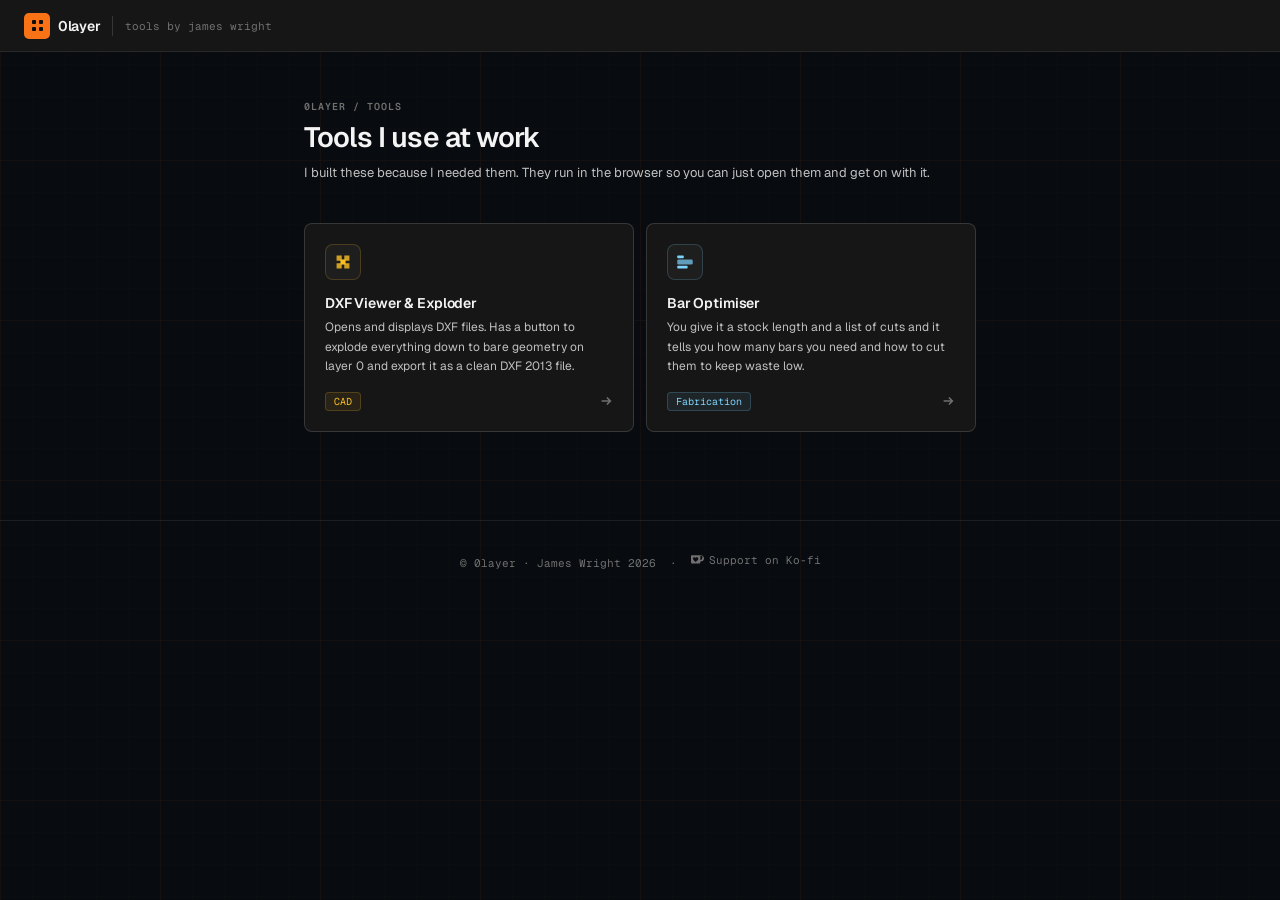
==== index.html @ 8cf7a768 "Update index.html google analyltics" ====
<!DOCTYPE html>
<html lang="en">
<head>
  <!-- Google tag (gtag.js) -->
<script async src="https://www.googletagmanager.com/gtag/js?id=G-VLKDXVXNWY"></script>
<script>
  window.dataLayer = window.dataLayer || [];
  function gtag(){dataLayer.push(arguments);}
  gtag('js', new Date());

  gtag('config', 'G-VLKDXVXNWY');
</script>

  <meta charset="UTF-8" />
  <meta name="viewport" content="width=device-width, initial-scale=1.0" />
  <title>0layer</title>
  <link rel="preconnect" href="https://fonts.googleapis.com">
  <link href="https://fonts.googleapis.com/css2?family=Geist+Mono:wght@400;500&family=Geist:wght@400;500;600&display=swap" rel="stylesheet">
  <style>
    *, *::before, *::after { margin: 0; padding: 0; box-sizing: border-box; }

    :root {
      --bg:       #0d0d0d;
      --surface:  #161616;
      --surface2: #1e1e1e;
      --border:   rgba(255,255,255,0.08);
      --border2:  rgba(255,255,255,0.14);
      --accent:     #f97316;
      --accent2:    #ea580c;
      --text:     #f4f4f4;
      --text2:    #c0c0c0;
      --text3:    #707070;
      --font-mono: 'Geist Mono', monospace;
      --font-sans: 'Geist', sans-serif;
    }

    html, body {
      min-height: 100vh;
      background: var(--bg);
      color: var(--text);
      font-family: var(--font-sans);
      font-size: 13px;
      -webkit-font-smoothing: antialiased;
    }

    /* ── Background grid ── */
    body {
      background-image:
        linear-gradient(rgba(249,115,22,0.04) 1px, transparent 1px),
        linear-gradient(90deg, rgba(249,115,22,0.04) 1px, transparent 1px),
        linear-gradient(rgba(249,115,22,0.015) 1px, transparent 1px),
        linear-gradient(90deg, rgba(249,115,22,0.015) 1px, transparent 1px);
      background-size: 160px 160px, 160px 160px, 32px 32px, 32px 32px;
      background-color: #080b0f;
    }

    /* ── Header ── */
    header {
      height: 52px;
      display: flex;
      align-items: center;
      padding: 0 24px;
      gap: 12px;
      border-bottom: 1px solid var(--border);
      background: var(--surface);
    }

    .wordmark {
      display: flex;
      align-items: center;
      gap: 8px;
      font-weight: 600;
      font-size: 14px;
      letter-spacing: -0.02em;
      color: var(--text);
    }

    .wordmark-icon {
      width: 26px; height: 26px;
      background: var(--accent);
      border-radius: 5px;
      display: flex; align-items: center; justify-content: center;
    }
    .wordmark-icon svg { width: 13px; height: 13px; }

    .header-divider { width: 1px; height: 20px; background: var(--border2); }

    .header-sub {
      font-family: var(--font-mono);
      font-size: 11px;
      color: var(--text3);
    }

    /* ── Main ── */
    main {
      max-width: 720px;
      margin: 0 auto;
      padding: 48px 24px;
    }

    .page-label {
      font-size: 10px;
      font-weight: 600;
      letter-spacing: 0.1em;
      text-transform: uppercase;
      color: var(--text3);
      font-family: var(--font-mono);
      margin-bottom: 8px;
    }

    h1 {
      font-size: 28px;
      font-weight: 600;
      letter-spacing: -0.03em;
      color: var(--text);
      margin-bottom: 8px;
      line-height: 1.2;
    }

    .page-desc {
      font-size: 13px;
      color: var(--text2);
      margin-bottom: 40px;
      line-height: 1.6;
    }

    /* ── Tool grid ── */
    .tools-grid {
      display: grid;
      grid-template-columns: repeat(auto-fill, minmax(280px, 1fr));
      gap: 12px;
    }

    .tool-card {
      display: block;
      text-decoration: none;
      background: var(--surface);
      border: 1px solid var(--border2);
      border-radius: 8px;
      padding: 20px;
      transition: all 0.15s ease;
      position: relative;
      overflow: hidden;
    }

    .tool-card::before {
      content: '';
      position: absolute;
      inset: 0;
      background: linear-gradient(135deg, rgba(249,115,22,0.04) 0%, transparent 60%);
      opacity: 0;
      transition: opacity 0.2s;
    }

    .tool-card:hover {
      border-color: rgba(249,115,22,0.3);
      transform: translateY(-1px);
      box-shadow: 0 4px 24px rgba(0,0,0,0.4);
    }
    .tool-card:hover::before { opacity: 1; }

    .tool-card-icon {
      width: 36px; height: 36px;
      background: var(--surface2);
      border: 1px solid var(--border2);
      border-radius: 8px;
      display: flex; align-items: center; justify-content: center;
      margin-bottom: 14px;
    }
    .tool-card-icon svg { width: 18px; height: 18px; color: var(--accent); }

    .tool-card-name {
      font-size: 14px;
      font-weight: 600;
      color: var(--text);
      margin-bottom: 6px;
      letter-spacing: -0.01em;
    }

    .tool-card-desc {
      font-size: 12px;
      color: var(--text2);
      line-height: 1.6;
      margin-bottom: 16px;
    }

    .tool-card-footer {
      display: flex;
      align-items: center;
      justify-content: space-between;
    }

    .tool-card-tag {
      font-family: var(--font-mono);
      font-size: 10px;
      color: var(--text3);
      background: var(--surface2);
      border: 1px solid var(--border);
      padding: 2px 8px;
      border-radius: 4px;
    }

    .tool-card-arrow {
      color: var(--text3);
      transition: all 0.15s;
      display: flex; align-items: center;
    }
    .tool-card:hover .tool-card-arrow {
      color: var(--accent);
      transform: translateX(3px);
    }
    .tool-card-arrow svg { width: 14px; height: 14px; }

    /* ── Footer ── */
    .kofi-link { font-size: 11px; font-family: var(--font-mono); color: var(--text3); text-decoration: none; transition: color 0.15s; display: inline-flex; align-items: center; gap: 5px; }
    .kofi-link:hover { color: var(--accent); }
    .kofi-link svg { width: 13px; height: 13px; }
    footer {
      text-align: center;
      padding: 32px 24px;
      font-size: 11px;
      color: var(--text3);
      font-family: var(--font-mono);
      border-top: 1px solid var(--border);
      margin-top: 40px;
    }

    /* ── Responsive ── */
    @media (max-width: 480px) {
      main { padding: 32px 16px; }
      h1 { font-size: 22px; }
      .tools-grid { grid-template-columns: 1fr; }
      header { padding: 0 16px; }
      .header-sub { display: none; }
    }

    /* ── Per-tool card colours ── */
    .tool-card-dxf { --card-accent: #fbbf24; --card-accent-rgb: 251,191,36; }
    .tool-card-bar { --card-accent: #7dd3fc; --card-accent-rgb: 125,211,252; }

    .tool-card-dxf .tool-card-icon,
    .tool-card-bar .tool-card-icon {
      border-color: rgba(var(--card-accent-rgb), 0.2);
    }
    .tool-card-dxf .tool-card-icon svg,
    .tool-card-bar .tool-card-icon svg { color: var(--card-accent); }

    .tool-card-dxf:hover,
    .tool-card-bar:hover { border-color: rgba(var(--card-accent-rgb), 0.35); }

    .tool-card-dxf::before { background: linear-gradient(135deg, rgba(var(--card-accent-rgb), 0.06) 0%, transparent 60%); }
    .tool-card-bar::before { background: linear-gradient(135deg, rgba(var(--card-accent-rgb), 0.06) 0%, transparent 60%); }

    .tool-card-dxf .tool-card-tag,
    .tool-card-bar .tool-card-tag {
      color: var(--card-accent);
      border-color: rgba(var(--card-accent-rgb), 0.2);
      background: rgba(var(--card-accent-rgb), 0.08);
    }

    .tool-card-dxf:hover .tool-card-arrow,
    .tool-card-bar:hover .tool-card-arrow { color: var(--card-accent); }
  </style>
</head>
<body>

  <header>
    <div class="wordmark">
      <div class="wordmark-icon">
        <svg viewBox="0 0 13 13" fill="none">
          <rect x="1" y="1" width="4" height="4" rx="1" fill="#0d0d0d"/>
          <rect x="8" y="1" width="4" height="4" rx="1" fill="#0d0d0d"/>
          <rect x="1" y="8" width="4" height="4" rx="1" fill="#0d0d0d"/>
          <rect x="8" y="8" width="4" height="4" rx="1" fill="#0d0d0d"/>
        </svg>
      </div>
      0layer
    </div>
    <div class="header-divider"></div>
    <span class="header-sub">tools by james wright</span>
  </header>

  <main>
    <div class="page-label">0layer / tools</div>
    <h1>Tools I use at work</h1>
    <p class="page-desc">I built these because I needed them. They run in the browser so you can just open them and get on with it.</p>

    <div class="tools-grid">

      <a class="tool-card tool-card-dxf" href="/dxf-studio/">
        <div class="tool-card-icon">
          <svg viewBox="0 0 14 14" fill="none" xmlns="http://www.w3.org/2000/svg">
            <path d="M2 2h4v4H2zM8 2h4v4H8zM2 8h4v4H2zM8 8h4v4H8z" fill="currentColor" opacity="0.8"/>
            <path d="M5 5h4v4H5z" fill="currentColor"/>
          </svg>
        </div>
        <div class="tool-card-name">DXF Viewer &amp; Exploder</div>
        <div class="tool-card-desc">Opens and displays DXF files. Has a button to explode everything down to bare geometry on layer 0 and export it as a clean DXF 2013 file.</div>
        <div class="tool-card-footer">
          <span class="tool-card-tag">CAD</span>
          <span class="tool-card-arrow">
            <svg viewBox="0 0 16 16" fill="none" stroke="currentColor" stroke-width="1.8"><path d="M3 8h10M9 4l4 4-4 4"/></svg>
          </span>
        </div>
      </a>

      <a class="tool-card tool-card-bar" href="/bar-optimiser/">
        <div class="tool-card-icon">
          <svg viewBox="0 0 14 14" fill="none" xmlns="http://www.w3.org/2000/svg">
            <rect x="1" y="5" width="12" height="4" rx="1" fill="currentColor" opacity="0.7"/>
            <rect x="1" y="2" width="5" height="2" rx="0.5" fill="currentColor"/>
            <rect x="1" y="10" width="8" height="2" rx="0.5" fill="currentColor"/>
          </svg>
        </div>
        <div class="tool-card-name">Bar Optimiser</div>
        <div class="tool-card-desc">You give it a stock length and a list of cuts and it tells you how many bars you need and how to cut them to keep waste low.</div>
        <div class="tool-card-footer">
          <span class="tool-card-tag">Fabrication</span>
          <span class="tool-card-arrow">
            <svg viewBox="0 0 16 16" fill="none" stroke="currentColor" stroke-width="1.8"><path d="M3 8h10M9 4l4 4-4 4"/></svg>
          </span>
        </div>
      </a>

    </div>
  </main>

  <footer>© 0layer · James Wright 2026 &nbsp;·&nbsp; <a class="kofi-link" href="https://ko-fi.com/0layer" target="_blank" rel="noopener"><svg viewBox="0 0 24 24" fill="currentColor"><path d="M23.881 8.948c-.773-4.085-4.859-4.593-4.859-4.593H.723c-.604 0-.679.798-.679.798s-.082 7.324-.022 11.822c.164 2.424 2.586 2.672 2.586 2.672s8.267-.023 11.966-.049c2.438-.426 2.683-2.566 2.658-3.734 4.352.24 7.422-2.831 6.649-6.916zm-11.062 3.511c-1.246 1.453-4.011 3.976-4.011 3.976s-.121.119-.31.023c-.076-.057-.108-.09-.108-.09-.443-.441-3.368-3.049-4.034-3.954-.709-.965-1.041-2.7-.091-3.71.951-1.01 3.005-1.086 4.363.407 0 0 1.565-1.782 3.468-.963 1.904.82 1.832 3.011.723 4.311zm6.173.478c-.928.116-1.682-.145-1.682-.145V5.008h1.77s1.971.204 1.971 2.486c0 2.283-1.371 5.023-2.059 5.443z"/></svg>Support on Ko-fi</a></footer>

</body>
</html>
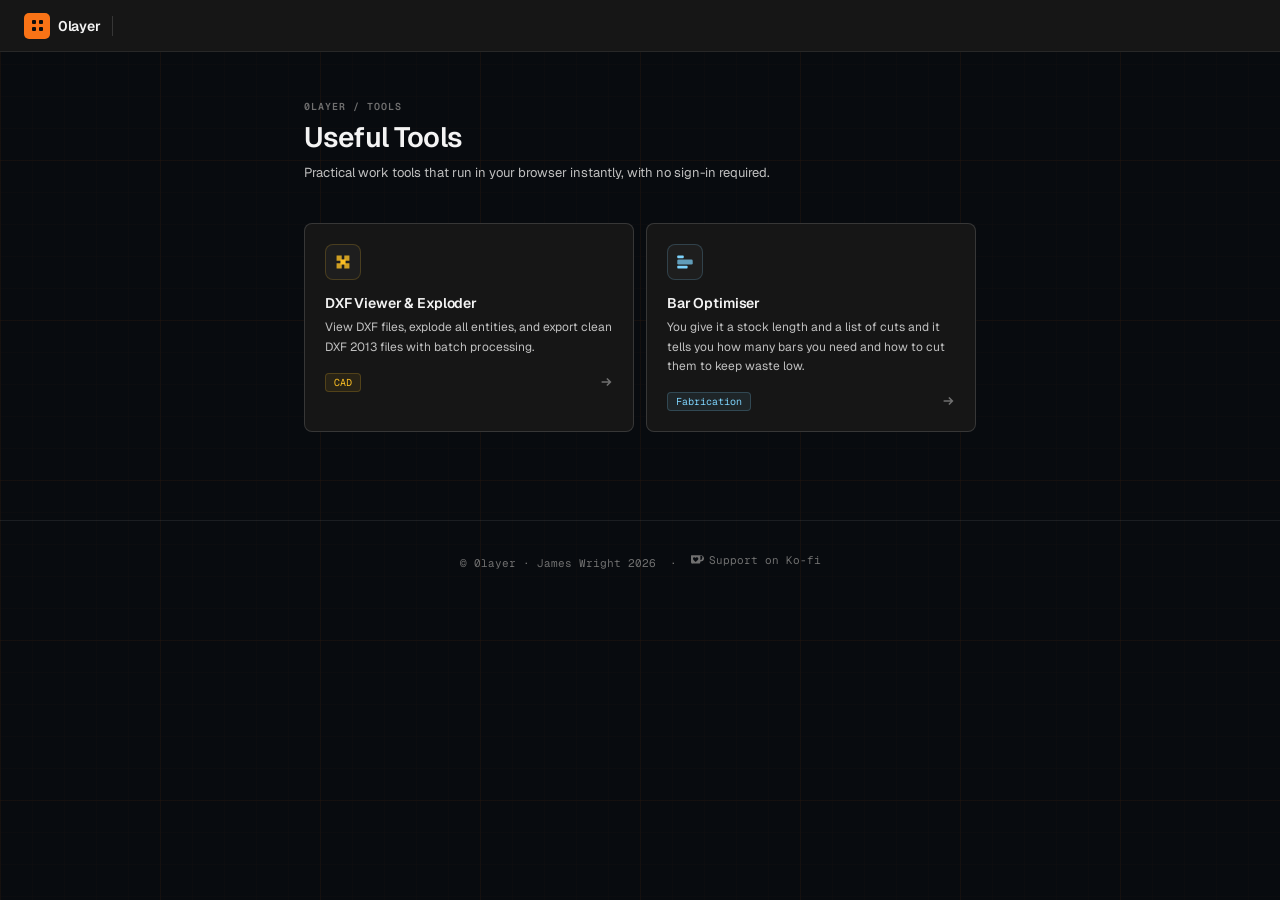
==== commit 6c13833c: "Update index.html" ====
--- a/index.html
+++ b/index.html
@@ -1,16 +1,7 @@
 <!DOCTYPE html>
 <html lang="en">
 <head>
-  <!-- Google tag (gtag.js) -->
-<script async src="https://www.googletagmanager.com/gtag/js?id=G-VLKDXVXNWY"></script>
-<script>
-  window.dataLayer = window.dataLayer || [];
-  function gtag(){dataLayer.push(arguments);}
-  gtag('js', new Date());
-
-  gtag('config', 'G-VLKDXVXNWY');
-</script>
-
+<script defer src="https://cloud.umami.is/script.js" data-website-id="d4f3964e-1da7-430e-b66f-72f91035ec30"></script>
   <meta charset="UTF-8" />
   <meta name="viewport" content="width=device-width, initial-scale=1.0" />
   <title>0layer</title>
@@ -277,13 +268,13 @@
       0layer
     </div>
     <div class="header-divider"></div>
-    <span class="header-sub">tools by james wright</span>
+
   </header>
 
   <main>
     <div class="page-label">0layer / tools</div>
-    <h1>Tools I use at work</h1>
-    <p class="page-desc">I built these because I needed them. They run in the browser so you can just open them and get on with it.</p>
+    <h1>Useful Tools</h1>
+    <p class="page-desc">Practical work tools that run in your browser instantly, with no sign-in required.</p>
 
     <div class="tools-grid">
 
@@ -295,7 +286,7 @@
           </svg>
         </div>
         <div class="tool-card-name">DXF Viewer &amp; Exploder</div>
-        <div class="tool-card-desc">Opens and displays DXF files. Has a button to explode everything down to bare geometry on layer 0 and export it as a clean DXF 2013 file.</div>
+        <div class="tool-card-desc">View DXF files, explode all entities, and export clean DXF 2013 files with batch processing.</div>
         <div class="tool-card-footer">
           <span class="tool-card-tag">CAD</span>
           <span class="tool-card-arrow">
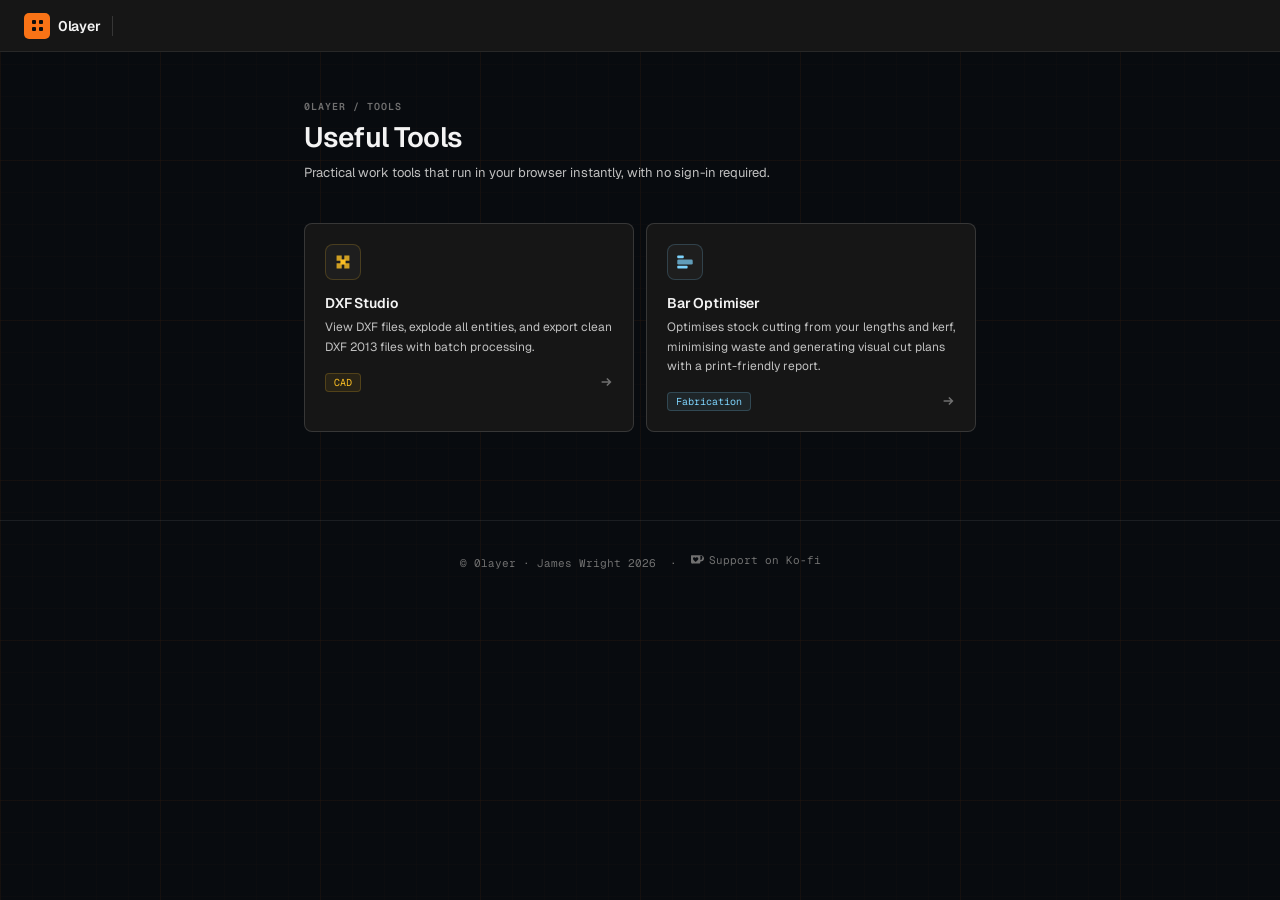
==== commit 80fcfdf0: "Update index.html" ====
--- a/index.html
+++ b/index.html
@@ -285,7 +285,7 @@
             <path d="M5 5h4v4H5z" fill="currentColor"/>
           </svg>
         </div>
-        <div class="tool-card-name">DXF Viewer &amp; Exploder</div>
+        <div class="tool-card-name">DXF Studio</div>
         <div class="tool-card-desc">View DXF files, explode all entities, and export clean DXF 2013 files with batch processing.</div>
         <div class="tool-card-footer">
           <span class="tool-card-tag">CAD</span>
@@ -304,7 +304,7 @@
           </svg>
         </div>
         <div class="tool-card-name">Bar Optimiser</div>
-        <div class="tool-card-desc">You give it a stock length and a list of cuts and it tells you how many bars you need and how to cut them to keep waste low.</div>
+        <div class="tool-card-desc">Optimises stock cutting from your lengths and kerf, minimising waste and generating visual cut plans with a print-friendly report.</div>
         <div class="tool-card-footer">
           <span class="tool-card-tag">Fabrication</span>
           <span class="tool-card-arrow">
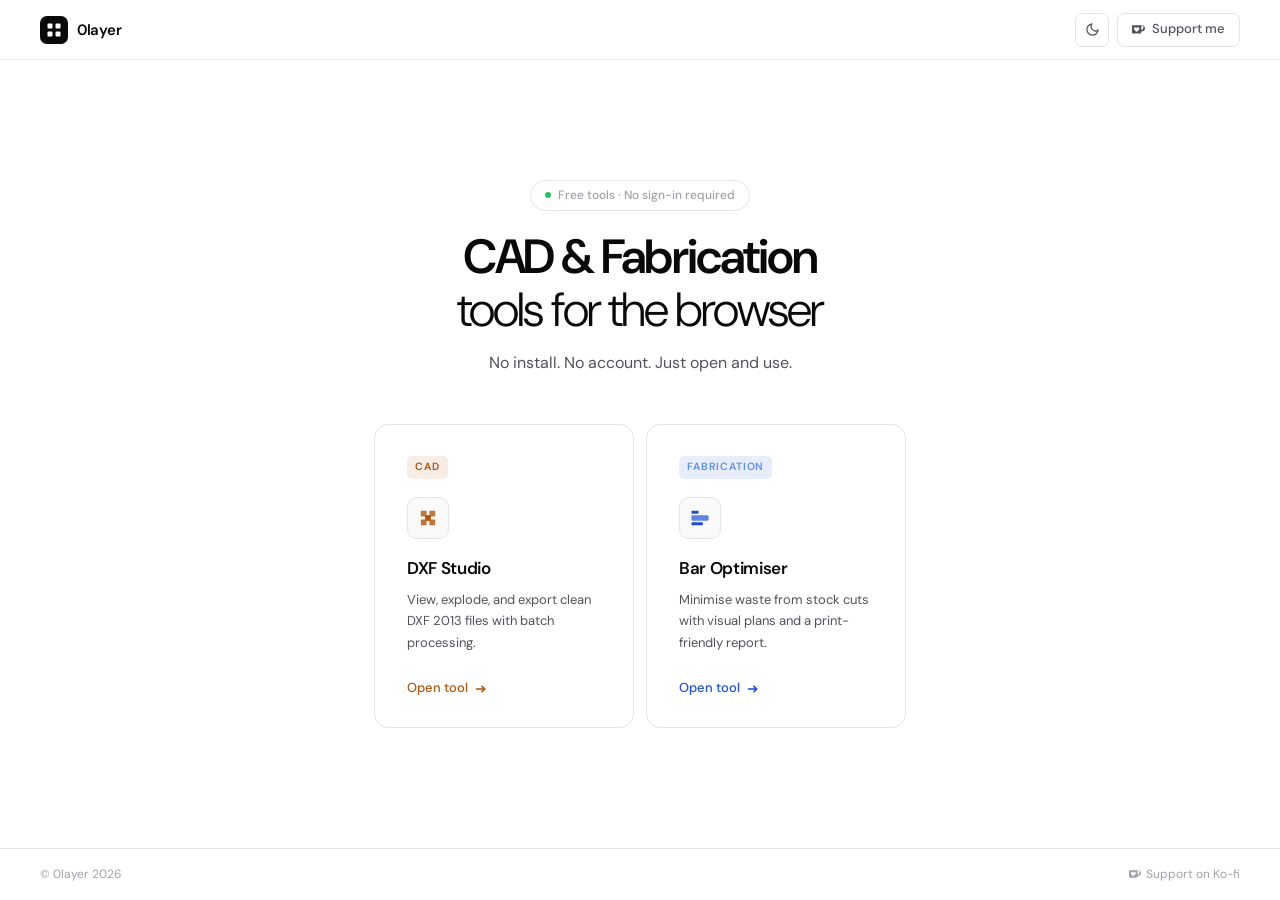
==== commit 9eab4e96: "Update index.html" ====
--- a/index.html
+++ b/index.html
@@ -1,322 +1,459 @@
-<!DOCTYPE html>
+<!doctype html>
 <html lang="en">
-<head>
-<script defer src="https://cloud.umami.is/script.js" data-website-id="d4f3964e-1da7-430e-b66f-72f91035ec30"></script>
-  <meta charset="UTF-8" />
-  <meta name="viewport" content="width=device-width, initial-scale=1.0" />
-  <title>0layer</title>
-  <link rel="preconnect" href="https://fonts.googleapis.com">
-  <link href="https://fonts.googleapis.com/css2?family=Geist+Mono:wght@400;500&family=Geist:wght@400;500;600&display=swap" rel="stylesheet">
-  <style>
-    *, *::before, *::after { margin: 0; padding: 0; box-sizing: border-box; }
-
-    :root {
-      --bg:       #0d0d0d;
-      --surface:  #161616;
-      --surface2: #1e1e1e;
-      --border:   rgba(255,255,255,0.08);
-      --border2:  rgba(255,255,255,0.14);
-      --accent:     #f97316;
-      --accent2:    #ea580c;
-      --text:     #f4f4f4;
-      --text2:    #c0c0c0;
-      --text3:    #707070;
-      --font-mono: 'Geist Mono', monospace;
-      --font-sans: 'Geist', sans-serif;
-    }
-
-    html, body {
-      min-height: 100vh;
-      background: var(--bg);
-      color: var(--text);
-      font-family: var(--font-sans);
-      font-size: 13px;
-      -webkit-font-smoothing: antialiased;
-    }
-
-    /* ── Background grid ── */
-    body {
-      background-image:
-        linear-gradient(rgba(249,115,22,0.04) 1px, transparent 1px),
-        linear-gradient(90deg, rgba(249,115,22,0.04) 1px, transparent 1px),
-        linear-gradient(rgba(249,115,22,0.015) 1px, transparent 1px),
-        linear-gradient(90deg, rgba(249,115,22,0.015) 1px, transparent 1px);
-      background-size: 160px 160px, 160px 160px, 32px 32px, 32px 32px;
-      background-color: #080b0f;
-    }
-
-    /* ── Header ── */
-    header {
-      height: 52px;
-      display: flex;
-      align-items: center;
-      padding: 0 24px;
-      gap: 12px;
-      border-bottom: 1px solid var(--border);
-      background: var(--surface);
-    }
-
-    .wordmark {
-      display: flex;
-      align-items: center;
-      gap: 8px;
-      font-weight: 600;
-      font-size: 14px;
-      letter-spacing: -0.02em;
-      color: var(--text);
-    }
-
-    .wordmark-icon {
-      width: 26px; height: 26px;
-      background: var(--accent);
-      border-radius: 5px;
-      display: flex; align-items: center; justify-content: center;
-    }
-    .wordmark-icon svg { width: 13px; height: 13px; }
-
-    .header-divider { width: 1px; height: 20px; background: var(--border2); }
-
-    .header-sub {
-      font-family: var(--font-mono);
-      font-size: 11px;
-      color: var(--text3);
-    }
-
-    /* ── Main ── */
-    main {
-      max-width: 720px;
-      margin: 0 auto;
-      padding: 48px 24px;
-    }
-
-    .page-label {
-      font-size: 10px;
-      font-weight: 600;
-      letter-spacing: 0.1em;
-      text-transform: uppercase;
-      color: var(--text3);
-      font-family: var(--font-mono);
-      margin-bottom: 8px;
-    }
-
-    h1 {
-      font-size: 28px;
-      font-weight: 600;
-      letter-spacing: -0.03em;
-      color: var(--text);
-      margin-bottom: 8px;
-      line-height: 1.2;
-    }
-
-    .page-desc {
-      font-size: 13px;
-      color: var(--text2);
-      margin-bottom: 40px;
-      line-height: 1.6;
-    }
-
-    /* ── Tool grid ── */
-    .tools-grid {
-      display: grid;
-      grid-template-columns: repeat(auto-fill, minmax(280px, 1fr));
-      gap: 12px;
-    }
-
-    .tool-card {
-      display: block;
-      text-decoration: none;
-      background: var(--surface);
-      border: 1px solid var(--border2);
-      border-radius: 8px;
-      padding: 20px;
-      transition: all 0.15s ease;
-      position: relative;
-      overflow: hidden;
-    }
-
-    .tool-card::before {
-      content: '';
-      position: absolute;
-      inset: 0;
-      background: linear-gradient(135deg, rgba(249,115,22,0.04) 0%, transparent 60%);
-      opacity: 0;
-      transition: opacity 0.2s;
-    }
-
-    .tool-card:hover {
-      border-color: rgba(249,115,22,0.3);
-      transform: translateY(-1px);
-      box-shadow: 0 4px 24px rgba(0,0,0,0.4);
-    }
-    .tool-card:hover::before { opacity: 1; }
-
-    .tool-card-icon {
-      width: 36px; height: 36px;
-      background: var(--surface2);
-      border: 1px solid var(--border2);
-      border-radius: 8px;
-      display: flex; align-items: center; justify-content: center;
-      margin-bottom: 14px;
-    }
-    .tool-card-icon svg { width: 18px; height: 18px; color: var(--accent); }
-
-    .tool-card-name {
-      font-size: 14px;
-      font-weight: 600;
-      color: var(--text);
-      margin-bottom: 6px;
-      letter-spacing: -0.01em;
-    }
-
-    .tool-card-desc {
-      font-size: 12px;
-      color: var(--text2);
-      line-height: 1.6;
-      margin-bottom: 16px;
-    }
-
-    .tool-card-footer {
-      display: flex;
-      align-items: center;
-      justify-content: space-between;
-    }
-
-    .tool-card-tag {
-      font-family: var(--font-mono);
-      font-size: 10px;
-      color: var(--text3);
-      background: var(--surface2);
-      border: 1px solid var(--border);
-      padding: 2px 8px;
-      border-radius: 4px;
-    }
-
-    .tool-card-arrow {
-      color: var(--text3);
-      transition: all 0.15s;
-      display: flex; align-items: center;
-    }
-    .tool-card:hover .tool-card-arrow {
-      color: var(--accent);
-      transform: translateX(3px);
-    }
-    .tool-card-arrow svg { width: 14px; height: 14px; }
-
-    /* ── Footer ── */
-    .kofi-link { font-size: 11px; font-family: var(--font-mono); color: var(--text3); text-decoration: none; transition: color 0.15s; display: inline-flex; align-items: center; gap: 5px; }
-    .kofi-link:hover { color: var(--accent); }
-    .kofi-link svg { width: 13px; height: 13px; }
-    footer {
-      text-align: center;
-      padding: 32px 24px;
-      font-size: 11px;
-      color: var(--text3);
-      font-family: var(--font-mono);
-      border-top: 1px solid var(--border);
-      margin-top: 40px;
-    }
-
-    /* ── Responsive ── */
-    @media (max-width: 480px) {
-      main { padding: 32px 16px; }
-      h1 { font-size: 22px; }
-      .tools-grid { grid-template-columns: 1fr; }
-      header { padding: 0 16px; }
-      .header-sub { display: none; }
-    }
-
-    /* ── Per-tool card colours ── */
-    .tool-card-dxf { --card-accent: #fbbf24; --card-accent-rgb: 251,191,36; }
-    .tool-card-bar { --card-accent: #7dd3fc; --card-accent-rgb: 125,211,252; }
-
-    .tool-card-dxf .tool-card-icon,
-    .tool-card-bar .tool-card-icon {
-      border-color: rgba(var(--card-accent-rgb), 0.2);
-    }
-    .tool-card-dxf .tool-card-icon svg,
-    .tool-card-bar .tool-card-icon svg { color: var(--card-accent); }
-
-    .tool-card-dxf:hover,
-    .tool-card-bar:hover { border-color: rgba(var(--card-accent-rgb), 0.35); }
-
-    .tool-card-dxf::before { background: linear-gradient(135deg, rgba(var(--card-accent-rgb), 0.06) 0%, transparent 60%); }
-    .tool-card-bar::before { background: linear-gradient(135deg, rgba(var(--card-accent-rgb), 0.06) 0%, transparent 60%); }
-
-    .tool-card-dxf .tool-card-tag,
-    .tool-card-bar .tool-card-tag {
-      color: var(--card-accent);
-      border-color: rgba(var(--card-accent-rgb), 0.2);
-      background: rgba(var(--card-accent-rgb), 0.08);
-    }
-
-    .tool-card-dxf:hover .tool-card-arrow,
-    .tool-card-bar:hover .tool-card-arrow { color: var(--card-accent); }
-  </style>
-</head>
-<body>
-
-  <header>
-    <div class="wordmark">
-      <div class="wordmark-icon">
-        <svg viewBox="0 0 13 13" fill="none">
-          <rect x="1" y="1" width="4" height="4" rx="1" fill="#0d0d0d"/>
-          <rect x="8" y="1" width="4" height="4" rx="1" fill="#0d0d0d"/>
-          <rect x="1" y="8" width="4" height="4" rx="1" fill="#0d0d0d"/>
-          <rect x="8" y="8" width="4" height="4" rx="1" fill="#0d0d0d"/>
-        </svg>
-      </div>
-      0layer
-    </div>
-    <div class="header-divider"></div>
-
-  </header>
-
-  <main>
-    <div class="page-label">0layer / tools</div>
-    <h1>Useful Tools</h1>
-    <p class="page-desc">Practical work tools that run in your browser instantly, with no sign-in required.</p>
-
-    <div class="tools-grid">
-
-      <a class="tool-card tool-card-dxf" href="/dxf-studio/">
-        <div class="tool-card-icon">
-          <svg viewBox="0 0 14 14" fill="none" xmlns="http://www.w3.org/2000/svg">
-            <path d="M2 2h4v4H2zM8 2h4v4H8zM2 8h4v4H2zM8 8h4v4H8z" fill="currentColor" opacity="0.8"/>
-            <path d="M5 5h4v4H5z" fill="currentColor"/>
-          </svg>
+    <head>
+        <script
+            defer
+            src="https://cloud.umami.is/script.js"
+            data-website-id="d4f3964e-1da7-430e-b66f-72f91035ec30"
+        ></script>
+        <meta charset="UTF-8" />
+        <meta name="viewport" content="width=device-width, initial-scale=1.0" />
+        <title>0layer — Tools for CAD & Fabrication</title>
+        <meta name="description" content="Free browser-based tools for CAD and fabrication. No install, no login." />
+        <meta property="og:title" content="0layer — Tools for CAD & Fabrication" />
+        <meta property="og:description" content="Free browser-based tools for CAD and fabrication." />
+        <link rel="preconnect" href="https://fonts.googleapis.com" />
+        <link href="https://fonts.googleapis.com/css2?family=DM+Sans:ital,opsz,wght@0,9..40,300;0,9..40,400;0,9..40,500;0,9..40,600;1,9..40,300&display=swap" rel="stylesheet" />
+        <script>
+            // Apply theme before paint to avoid flash
+            (function () {
+                var stored = localStorage.getItem('theme');
+                var prefersDark = window.matchMedia('(prefers-color-scheme: dark)').matches;
+                var dark = stored ? stored === 'dark' : prefersDark;
+                if (dark) document.documentElement.setAttribute('data-theme', 'dark');
+            })();
+        </script>
+        <style>
+            *, *::before, *::after {
+                margin: 0; padding: 0; box-sizing: border-box;
+            }
+
+            /* ── Light theme (default) ── */
+            :root {
+                --bg:      #ffffff;
+                --surface: #fafafa;
+                --border:  #e4e4e7;
+                --border2: #d4d4d8;
+                --text:    #09090b;
+                --text2:   #52525b;
+                --text3:   #a1a1aa;
+                --card-bg: #ffffff;
+                --font: "DM Sans", system-ui, -apple-system, sans-serif;
+            }
+
+            /* ── Dark theme ── */
+            [data-theme="dark"] {
+                --bg:      #0c0c0d;
+                --surface: #111113;
+                --border:  #27272a;
+                --border2: #3f3f46;
+                --text:    #fafafa;
+                --text2:   #a1a1aa;
+                --text3:   #52525b;
+                --card-bg: #111113;
+            }
+
+            html, body {
+                height: 100%;
+                background: var(--bg);
+                color: var(--text);
+                font-family: var(--font);
+                font-size: 15px;
+                line-height: 1.6;
+                -webkit-font-smoothing: antialiased;
+                overflow: hidden;
+                transition: background 0.2s, color 0.2s;
+            }
+
+            .page {
+                display: flex;
+                flex-direction: column;
+                height: 100vh;
+            }
+
+            /* ── Nav ── */
+            nav {
+                height: 60px;
+                display: flex;
+                align-items: center;
+                padding: 0 40px;
+                gap: 8px;
+                border-bottom: 1px solid var(--border);
+                flex-shrink: 0;
+                transition: border-color 0.2s;
+            }
+
+            .nav-brand {
+                display: flex;
+                align-items: center;
+                gap: 9px;
+                text-decoration: none;
+                color: var(--text);
+                font-weight: 600;
+                font-size: 15px;
+                letter-spacing: -0.02em;
+                flex-shrink: 0;
+                transition: color 0.2s;
+            }
+            .nav-brand-mark {
+                width: 28px;
+                height: 28px;
+                border-radius: 7px;
+                background: var(--text);
+                display: flex;
+                align-items: center;
+                justify-content: center;
+                transition: background 0.2s;
+            }
+            .nav-brand-mark svg { width: 14px; height: 14px; }
+
+            /* The SVG squares need to be the bg colour */
+            .nav-brand-mark svg rect { fill: var(--bg); transition: fill 0.2s; }
+
+            .nav-spacer { flex: 1; }
+
+            /* ── Theme toggle ── */
+            .theme-btn {
+                width: 34px;
+                height: 34px;
+                display: flex;
+                align-items: center;
+                justify-content: center;
+                background: transparent;
+                border: 1px solid var(--border);
+                border-radius: 7px;
+                color: var(--text2);
+                cursor: pointer;
+                transition: all 0.15s;
+                flex-shrink: 0;
+            }
+            .theme-btn:hover { border-color: var(--border2); color: var(--text); }
+            .theme-btn svg { width: 15px; height: 15px; }
+            /* Show correct icon per theme */
+            .icon-sun  { display: none; }
+            .icon-moon { display: block; }
+            [data-theme="dark"] .icon-sun  { display: block; }
+            [data-theme="dark"] .icon-moon { display: none; }
+
+            .nav-kofi {
+                display: inline-flex;
+                align-items: center;
+                gap: 7px;
+                height: 34px;
+                padding: 0 14px;
+                background: transparent;
+                border: 1px solid var(--border);
+                border-radius: 7px;
+                text-decoration: none;
+                color: var(--text2);
+                font-size: 13px;
+                font-weight: 500;
+                transition: all 0.15s;
+            }
+            .nav-kofi:hover { border-color: var(--border2); color: var(--text); }
+            .nav-kofi svg { width: 13px; height: 13px; }
+
+            /* ── Main ── */
+            main {
+                flex: 1;
+                display: flex;
+                flex-direction: column;
+                align-items: center;
+                justify-content: center;
+                padding: 40px;
+                gap: 48px;
+            }
+
+            /* ── Hero text ── */
+            .hero-text { text-align: center; }
+
+            .hero-eyebrow {
+                display: inline-flex;
+                align-items: center;
+                gap: 7px;
+                padding: 5px 14px;
+                border: 1px solid var(--border);
+                border-radius: 100px;
+                font-size: 12px;
+                font-weight: 500;
+                color: var(--text3);
+                margin-bottom: 20px;
+                transition: border-color 0.2s, color 0.2s;
+            }
+            .hero-eyebrow-dot {
+                width: 6px;
+                height: 6px;
+                border-radius: 50%;
+                background: #22c55e;
+                flex-shrink: 0;
+            }
+            h1 {
+                font-size: 48px;
+                font-weight: 300;
+                letter-spacing: -0.04em;
+                line-height: 1.1;
+                color: var(--text);
+                margin-bottom: 14px;
+                transition: color 0.2s;
+            }
+            h1 strong { font-weight: 600; }
+            .hero-sub {
+                font-size: 16px;
+                color: var(--text2);
+                line-height: 1.6;
+                transition: color 0.2s;
+            }
+
+            /* ── Cards ── */
+            .cards { display: flex; gap: 12px; }
+
+            .card {
+                display: block;
+                text-decoration: none;
+                background: var(--card-bg);
+                border: 1px solid var(--border);
+                border-radius: 14px;
+                padding: 28px 32px;
+                width: 260px;
+                transition: border-color 0.2s, box-shadow 0.2s, transform 0.2s, background 0.2s;
+                position: relative;
+                overflow: hidden;
+            }
+            .card::before {
+                content: '';
+                position: absolute;
+                inset: 0;
+                background-image:
+                    linear-gradient(var(--border) 1px, transparent 1px),
+                    linear-gradient(90deg, var(--border) 1px, transparent 1px);
+                background-size: 24px 24px;
+                opacity: 0;
+                transition: opacity 0.3s;
+                pointer-events: none;
+            }
+            .card:hover::before { opacity: 0.5; }
+            .card:hover {
+                border-color: var(--border2);
+                box-shadow: 0 8px 32px rgba(0,0,0,0.12);
+                transform: translateY(-2px);
+            }
+            .card-dxf:hover { border-color: rgba(180, 83, 9, 0.4); }
+            .card-bar:hover { border-color: rgba(29, 78, 216, 0.4); }
+
+            [data-theme="dark"] .card:hover {
+                box-shadow: 0 8px 32px rgba(0,0,0,0.4);
+            }
+
+            .card-badge {
+                display: inline-block;
+                padding: 3px 8px;
+                border-radius: 5px;
+                font-size: 10.5px;
+                font-weight: 600;
+                letter-spacing: 0.08em;
+                text-transform: uppercase;
+                margin-bottom: 18px;
+            }
+            .card-dxf .card-badge { background: rgba(180,83,9,0.1); color: #b45309; }
+            .card-bar .card-badge { background: rgba(29,78,216,0.1); color: #5b8ef0; }
+            [data-theme="dark"] .card-bar .card-badge { color: #7aa3f5; }
+
+            .card-icon {
+                width: 42px;
+                height: 42px;
+                border-radius: 10px;
+                border: 1px solid var(--border);
+                display: flex;
+                align-items: center;
+                justify-content: center;
+                margin-bottom: 16px;
+                background: var(--surface);
+                transition: background 0.2s, border-color 0.2s;
+            }
+            .card-dxf .card-icon svg { color: #b45309; }
+            .card-bar .card-icon svg { color: #1d4ed8; }
+            [data-theme="dark"] .card-bar .card-icon svg { color: #7aa3f5; }
+            .card-icon svg { width: 20px; height: 20px; }
+
+            .card-title {
+                font-size: 17px;
+                font-weight: 600;
+                letter-spacing: -0.02em;
+                color: var(--text);
+                margin-bottom: 7px;
+                transition: color 0.2s;
+            }
+            .card-desc {
+                font-size: 13px;
+                color: var(--text2);
+                line-height: 1.65;
+                margin-bottom: 22px;
+                transition: color 0.2s;
+            }
+            .card-cta {
+                display: inline-flex;
+                align-items: center;
+                gap: 6px;
+                font-size: 13px;
+                font-weight: 500;
+                transition: gap 0.15s;
+            }
+            .card-dxf .card-cta { color: #b45309; }
+            .card-bar .card-cta { color: #1d4ed8; }
+            [data-theme="dark"] .card-bar .card-cta { color: #7aa3f5; }
+            .card:hover .card-cta { gap: 10px; }
+            .card-cta svg { width: 12px; height: 12px; }
+
+            /* ── Footer ── */
+            footer {
+                border-top: 1px solid var(--border);
+                padding: 16px 40px;
+                display: flex;
+                align-items: center;
+                justify-content: space-between;
+                flex-shrink: 0;
+                transition: border-color 0.2s;
+            }
+            .footer-left { font-size: 12px; color: var(--text3); transition: color 0.2s; }
+            .footer-kofi {
+                display: inline-flex;
+                align-items: center;
+                gap: 5px;
+                font-size: 12px;
+                color: var(--text3);
+                text-decoration: none;
+                transition: color 0.15s;
+            }
+            .footer-kofi:hover { color: var(--text); }
+            .footer-kofi svg { width: 12px; height: 12px; }
+
+            @media (max-width: 640px) {
+                html, body { overflow: auto; }
+                .page { height: auto; min-height: 100vh; }
+                nav { padding: 0 20px; }
+                main { padding: 56px 20px; gap: 36px; }
+                h1 { font-size: 34px; }
+                .cards { flex-direction: column; }
+                .card { width: 100%; }
+                footer { padding: 16px 20px; }
+                .nav-kofi span { display: none; }
+            }
+        </style>
+    </head>
+    <body>
+        <div class="page">
+            <nav role="navigation" aria-label="Main">
+                <a class="nav-brand" href="/">
+                    <div class="nav-brand-mark" aria-hidden="true">
+                        <svg viewBox="0 0 14 14" fill="none">
+                            <rect x="0.5" y="0.5" width="5" height="5" rx="1" />
+                            <rect x="8.5" y="0.5" width="5" height="5" rx="1" />
+                            <rect x="0.5" y="8.5" width="5" height="5" rx="1" />
+                            <rect x="8.5" y="8.5" width="5" height="5" rx="1" />
+                        </svg>
+                    </div>
+                    0layer
+                </a>
+
+                <div class="nav-spacer"></div>
+
+                <button class="theme-btn" id="theme-btn" aria-label="Toggle theme">
+                    <!-- Sun (shown in dark mode) -->
+                    <svg class="icon-sun" viewBox="0 0 24 24" fill="none" stroke="currentColor" stroke-width="2" stroke-linecap="round" stroke-linejoin="round" aria-hidden="true">
+                        <circle cx="12" cy="12" r="4"/>
+                        <path d="M12 2v2M12 20v2M4.93 4.93l1.41 1.41M17.66 17.66l1.41 1.41M2 12h2M20 12h2M4.93 19.07l1.41-1.41M17.66 6.34l1.41-1.41"/>
+                    </svg>
+                    <!-- Moon (shown in light mode) -->
+                    <svg class="icon-moon" viewBox="0 0 24 24" fill="none" stroke="currentColor" stroke-width="2" stroke-linecap="round" stroke-linejoin="round" aria-hidden="true">
+                        <path d="M21 12.79A9 9 0 1 1 11.21 3 7 7 0 0 0 21 12.79z"/>
+                    </svg>
+                </button>
+
+                <a class="nav-kofi" href="https://ko-fi.com/0layer" target="_blank" rel="noopener">
+                    <svg viewBox="0 0 24 24" fill="currentColor" aria-hidden="true">
+                        <path d="M23.881 8.948c-.773-4.085-4.859-4.593-4.859-4.593H.723c-.604 0-.679.798-.679.798s-.082 7.324-.022 11.822c.164 2.424 2.586 2.672 2.586 2.672s8.267-.023 11.966-.049c2.438-.426 2.683-2.566 2.658-3.734 4.352.24 7.422-2.831 6.649-6.916zm-11.062 3.511c-1.246 1.453-4.011 3.976-4.011 3.976s-.121.119-.31.023c-.076-.057-.108-.09-.108-.09-.443-.441-3.368-3.049-4.034-3.954-.709-.965-1.041-2.7-.091-3.71.951-1.01 3.005-1.086 4.363.407 0 0 1.565-1.782 3.468-.963 1.904.82 1.832 3.011.723 4.311zm6.173.478c-.928.116-1.682-.145-1.682-.145V5.008h1.77s1.971.204 1.971 2.486c0 2.283-1.371 5.023-2.059 5.443z" />
+                    </svg>
+                    <span>Support me</span>
+                </a>
+            </nav>
+
+            <main id="main" role="main">
+                <div class="hero-text">
+                    <div class="hero-eyebrow">
+                        <span class="hero-eyebrow-dot" aria-hidden="true"></span>
+                        Free tools · No sign-in required
+                    </div>
+                    <h1><strong>CAD & Fabrication</strong><br>tools for the browser</h1>
+                    <p class="hero-sub">No install. No account. Just open and use.</p>
+                </div>
+
+                <div class="cards" role="list">
+                    <a class="card card-dxf" href="/dxf-studio/" role="listitem" aria-label="Open DXF Studio">
+                        <span class="card-badge">CAD</span>
+                        <div class="card-icon" aria-hidden="true">
+                            <svg viewBox="0 0 14 14" fill="none">
+                                <path d="M2 2h4v4H2zM8 2h4v4H8zM2 8h4v4H2zM8 8h4v4H8z" fill="currentColor" opacity=".8" />
+                                <path d="M5 5h4v4H5z" fill="currentColor" />
+                            </svg>
+                        </div>
+                        <div class="card-title">DXF Studio</div>
+                        <p class="card-desc">View, explode, and export clean DXF 2013 files with batch processing.</p>
+                        <span class="card-cta" aria-hidden="true">
+                            Open tool
+                            <svg viewBox="0 0 13 13" fill="none" stroke="currentColor" stroke-width="1.8">
+                                <path d="M2 6.5h9M8 3l3.5 3.5L8 10" />
+                            </svg>
+                        </span>
+                    </a>
+
+                    <a class="card card-bar" href="/bar-optimiser/" role="listitem" aria-label="Open Bar Optimiser">
+                        <span class="card-badge">Fabrication</span>
+                        <div class="card-icon" aria-hidden="true">
+                            <svg viewBox="0 0 14 14" fill="none">
+                                <rect x="1" y="5" width="12" height="4" rx="1" fill="currentColor" opacity=".7" />
+                                <rect x="1" y="2" width="5" height="2" rx=".5" fill="currentColor" />
+                                <rect x="1" y="10" width="8" height="2" rx=".5" fill="currentColor" />
+                            </svg>
+                        </div>
+                        <div class="card-title">Bar Optimiser</div>
+                        <p class="card-desc">Minimise waste from stock cuts with visual plans and a print-friendly report.</p>
+                        <span class="card-cta" aria-hidden="true">
+                            Open tool
+                            <svg viewBox="0 0 13 13" fill="none" stroke="currentColor" stroke-width="1.8">
+                                <path d="M2 6.5h9M8 3l3.5 3.5L8 10" />
+                            </svg>
+                        </span>
+                    </a>
+                </div>
+            </main>
+
+            <footer role="contentinfo">
+                <span class="footer-left">© 0layer 2026</span>
+                <a class="footer-kofi" href="https://ko-fi.com/0layer" target="_blank" rel="noopener">
+                    <svg viewBox="0 0 24 24" fill="currentColor" aria-hidden="true">
+                        <path d="M23.881 8.948c-.773-4.085-4.859-4.593-4.859-4.593H.723c-.604 0-.679.798-.679.798s-.082 7.324-.022 11.822c.164 2.424 2.586 2.672 2.586 2.672s8.267-.023 11.966-.049c2.438-.426 2.683-2.566 2.658-3.734 4.352.24 7.422-2.831 6.649-6.916zm-11.062 3.511c-1.246 1.453-4.011 3.976-4.011 3.976s-.121.119-.31.023c-.076-.057-.108-.09-.108-.09-.443-.441-3.368-3.049-4.034-3.954-.709-.965-1.041-2.7-.091-3.71.951-1.01 3.005-1.086 4.363.407 0 0 1.565-1.782 3.468-.963 1.904.82 1.832 3.011.723 4.311zm6.173.478c-.928.116-1.682-.145-1.682-.145V5.008h1.77s1.971.204 1.971 2.486c0 2.283-1.371 5.023-2.059 5.443z" />
+                    </svg>
+                    Support on Ko-fi
+                </a>
+            </footer>
         </div>
-        <div class="tool-card-name">DXF Studio</div>
-        <div class="tool-card-desc">View DXF files, explode all entities, and export clean DXF 2013 files with batch processing.</div>
-        <div class="tool-card-footer">
-          <span class="tool-card-tag">CAD</span>
-          <span class="tool-card-arrow">
-            <svg viewBox="0 0 16 16" fill="none" stroke="currentColor" stroke-width="1.8"><path d="M3 8h10M9 4l4 4-4 4"/></svg>
-          </span>
-        </div>
-      </a>
-
-      <a class="tool-card tool-card-bar" href="/bar-optimiser/">
-        <div class="tool-card-icon">
-          <svg viewBox="0 0 14 14" fill="none" xmlns="http://www.w3.org/2000/svg">
-            <rect x="1" y="5" width="12" height="4" rx="1" fill="currentColor" opacity="0.7"/>
-            <rect x="1" y="2" width="5" height="2" rx="0.5" fill="currentColor"/>
-            <rect x="1" y="10" width="8" height="2" rx="0.5" fill="currentColor"/>
-          </svg>
-        </div>
-        <div class="tool-card-name">Bar Optimiser</div>
-        <div class="tool-card-desc">Optimises stock cutting from your lengths and kerf, minimising waste and generating visual cut plans with a print-friendly report.</div>
-        <div class="tool-card-footer">
-          <span class="tool-card-tag">Fabrication</span>
-          <span class="tool-card-arrow">
-            <svg viewBox="0 0 16 16" fill="none" stroke="currentColor" stroke-width="1.8"><path d="M3 8h10M9 4l4 4-4 4"/></svg>
-          </span>
-        </div>
-      </a>
-
-    </div>
-  </main>
-
-  <footer>© 0layer · James Wright 2026 &nbsp;·&nbsp; <a class="kofi-link" href="https://ko-fi.com/0layer" target="_blank" rel="noopener"><svg viewBox="0 0 24 24" fill="currentColor"><path d="M23.881 8.948c-.773-4.085-4.859-4.593-4.859-4.593H.723c-.604 0-.679.798-.679.798s-.082 7.324-.022 11.822c.164 2.424 2.586 2.672 2.586 2.672s8.267-.023 11.966-.049c2.438-.426 2.683-2.566 2.658-3.734 4.352.24 7.422-2.831 6.649-6.916zm-11.062 3.511c-1.246 1.453-4.011 3.976-4.011 3.976s-.121.119-.31.023c-.076-.057-.108-.09-.108-.09-.443-.441-3.368-3.049-4.034-3.954-.709-.965-1.041-2.7-.091-3.71.951-1.01 3.005-1.086 4.363.407 0 0 1.565-1.782 3.468-.963 1.904.82 1.832 3.011.723 4.311zm6.173.478c-.928.116-1.682-.145-1.682-.145V5.008h1.77s1.971.204 1.971 2.486c0 2.283-1.371 5.023-2.059 5.443z"/></svg>Support on Ko-fi</a></footer>
-
-</body>
+
+        <script>
+            (function () {
+                var btn = document.getElementById('theme-btn');
+                var root = document.documentElement;
+
+                btn.addEventListener('click', function () {
+                    var isDark = root.getAttribute('data-theme') === 'dark';
+                    if (isDark) {
+                        root.removeAttribute('data-theme');
+                        localStorage.setItem('theme', 'light');
+                    } else {
+                        root.setAttribute('data-theme', 'dark');
+                        localStorage.setItem('theme', 'dark');
+                    }
+                });
+            })();
+        </script>
+    </body>
 </html>
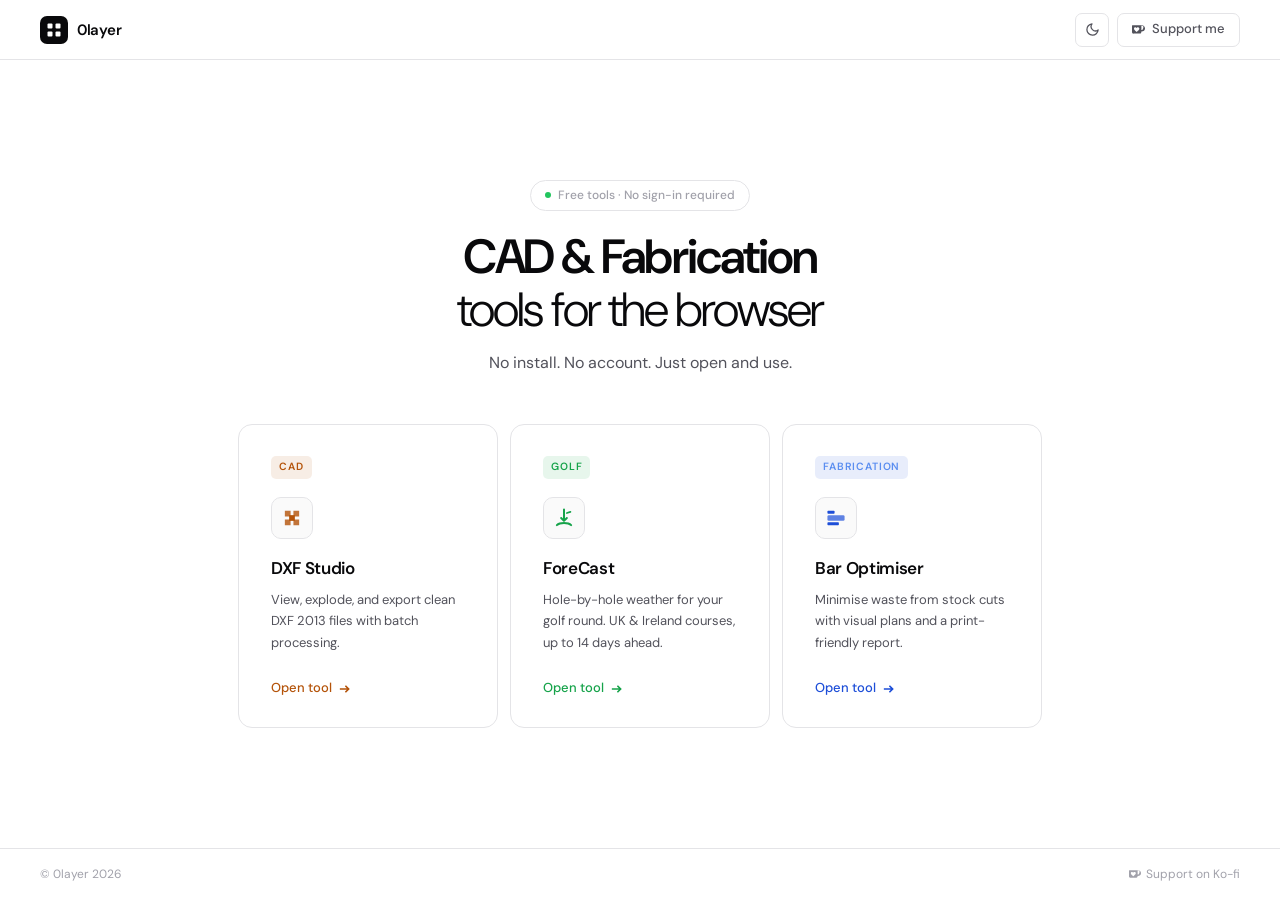
==== commit 6b284fea: "Add ForeCast golf weather app and homepage card - /ForeCast/ serves the Golf Weather Svelte app - _r" ====
--- a/index.html
+++ b/index.html
@@ -239,6 +239,7 @@
             }
             .card-dxf:hover { border-color: rgba(180, 83, 9, 0.4); }
             .card-bar:hover { border-color: rgba(29, 78, 216, 0.4); }
+            .card-forecast:hover { border-color: rgba(22, 163, 74, 0.4); }
 
             [data-theme="dark"] .card:hover {
                 box-shadow: 0 8px 32px rgba(0,0,0,0.4);
@@ -257,6 +258,8 @@
             .card-dxf .card-badge { background: rgba(180,83,9,0.1); color: #b45309; }
             .card-bar .card-badge { background: rgba(29,78,216,0.1); color: #5b8ef0; }
             [data-theme="dark"] .card-bar .card-badge { color: #7aa3f5; }
+            .card-forecast .card-badge { background: rgba(22,163,74,0.1); color: #16a34a; }
+            [data-theme="dark"] .card-forecast .card-badge { color: #4ade80; }
 
             .card-icon {
                 width: 42px;
@@ -273,6 +276,8 @@
             .card-dxf .card-icon svg { color: #b45309; }
             .card-bar .card-icon svg { color: #1d4ed8; }
             [data-theme="dark"] .card-bar .card-icon svg { color: #7aa3f5; }
+            .card-forecast .card-icon svg { color: #16a34a; }
+            [data-theme="dark"] .card-forecast .card-icon svg { color: #4ade80; }
             .card-icon svg { width: 20px; height: 20px; }
 
             .card-title {
@@ -301,6 +306,8 @@
             .card-dxf .card-cta { color: #b45309; }
             .card-bar .card-cta { color: #1d4ed8; }
             [data-theme="dark"] .card-bar .card-cta { color: #7aa3f5; }
+            .card-forecast .card-cta { color: #16a34a; }
+            [data-theme="dark"] .card-forecast .card-cta { color: #4ade80; }
             .card:hover .card-cta { gap: 10px; }
             .card-cta svg { width: 12px; height: 12px; }
 
@@ -406,6 +413,25 @@
                         </span>
                     </a>
 
+                    <a class="card card-forecast" href="/ForeCast/" role="listitem" aria-label="Open ForeCast">
+                        <span class="card-badge">Golf</span>
+                        <div class="card-icon" aria-hidden="true">
+                            <svg viewBox="0 0 14 14" fill="none">
+                                <path d="M7 1v8M5 7l2 2 2-2" stroke="currentColor" stroke-width="1.4" stroke-linecap="round" stroke-linejoin="round"/>
+                                <path d="M2 12c1-1 2-1.5 5-1.5s4 .5 5 1.5" stroke="currentColor" stroke-width="1.4" stroke-linecap="round"/>
+                                <path d="M9 3.5l2.5-.8" stroke="currentColor" stroke-width="1.2" stroke-linecap="round"/>
+                            </svg>
+                        </div>
+                        <div class="card-title">ForeCast</div>
+                        <p class="card-desc">Hole-by-hole weather for your golf round. UK & Ireland courses, up to 14 days ahead.</p>
+                        <span class="card-cta" aria-hidden="true">
+                            Open tool
+                            <svg viewBox="0 0 13 13" fill="none" stroke="currentColor" stroke-width="1.8">
+                                <path d="M2 6.5h9M8 3l3.5 3.5L8 10" />
+                            </svg>
+                        </span>
+                    </a>
+
                     <a class="card card-bar" href="/bar-optimiser/" role="listitem" aria-label="Open Bar Optimiser">
                         <span class="card-badge">Fabrication</span>
                         <div class="card-icon" aria-hidden="true">
